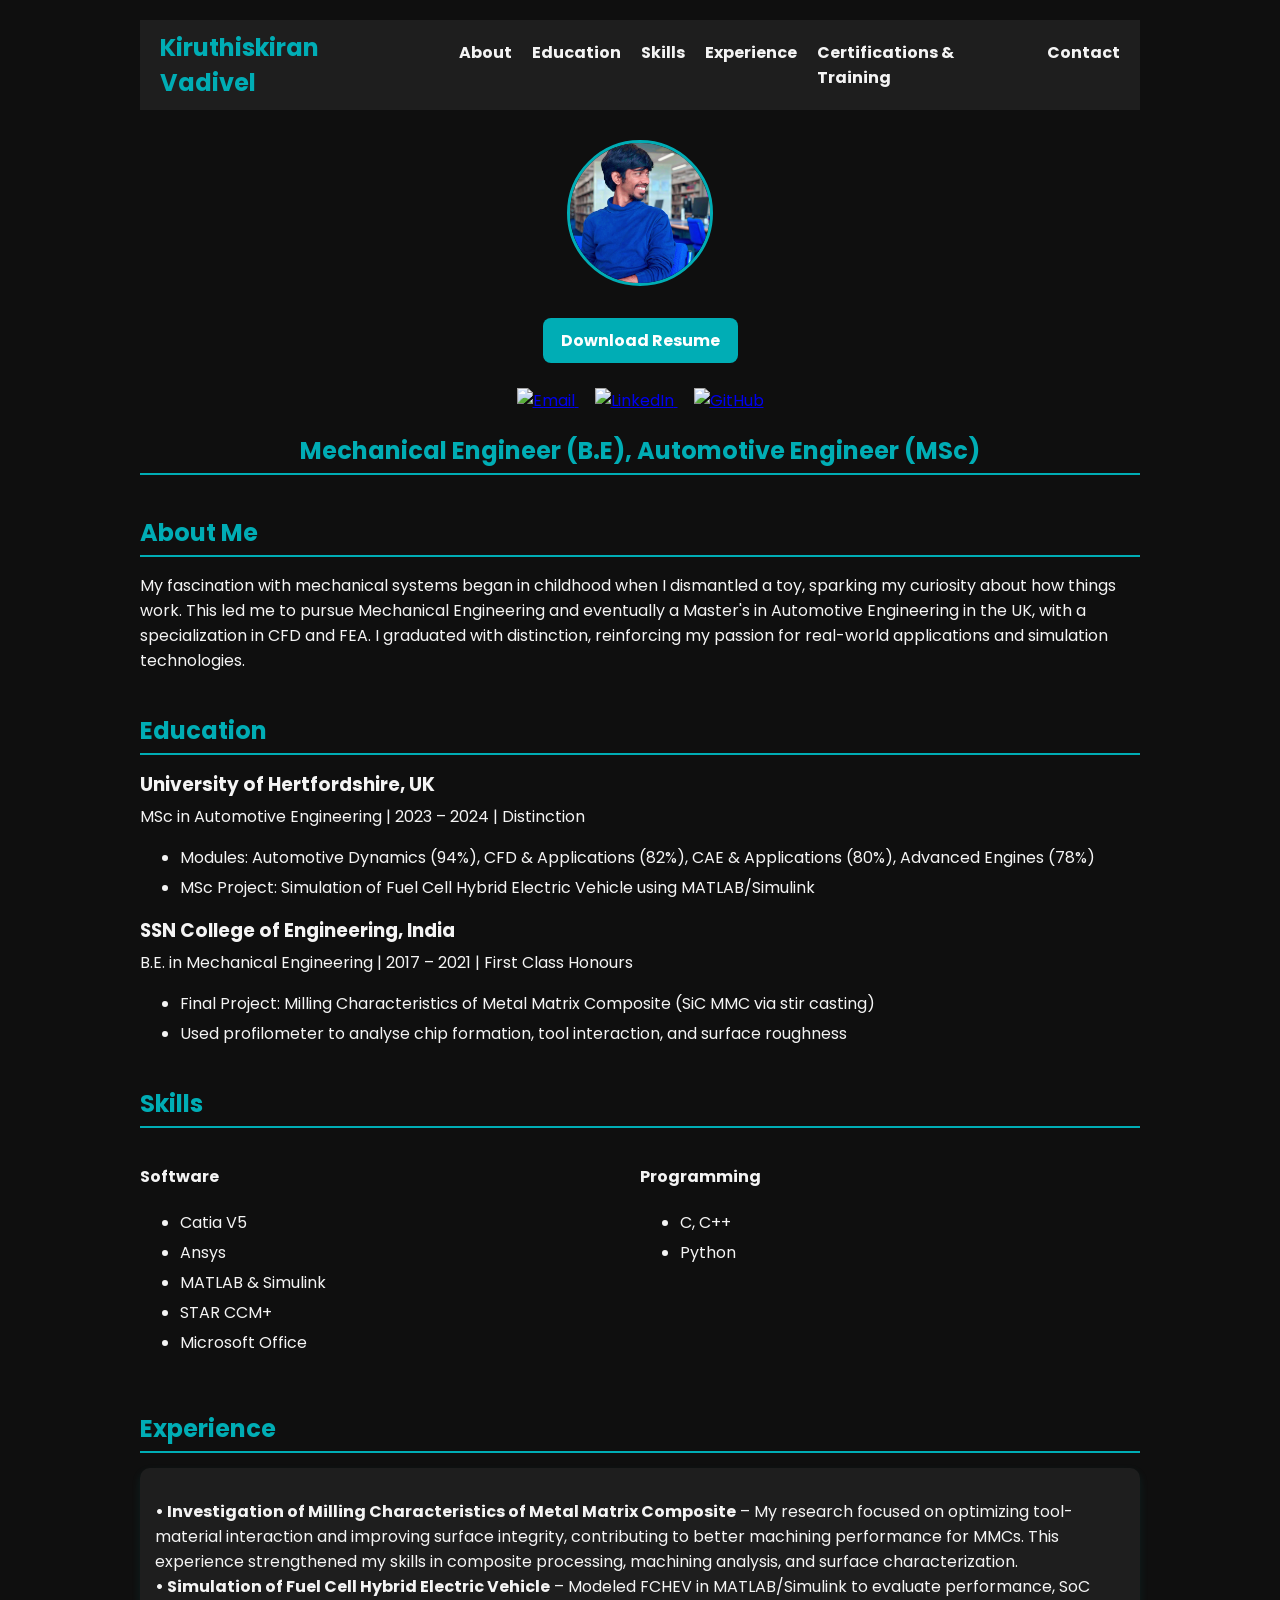
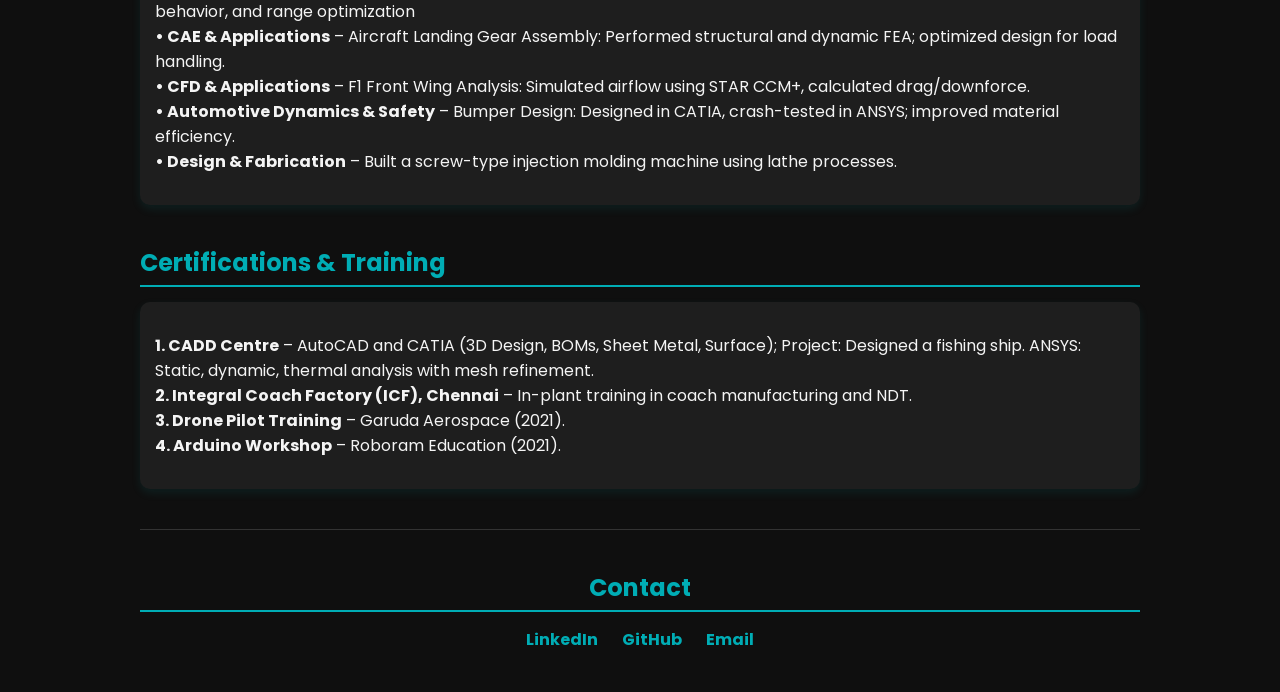
==== index.html @ 79ec10a2 "Add files via upload" ====
<!DOCTYPE html>
<html lang="en">
  <head>
    <meta charset="UTF-8" />
    <meta name="viewport" content="width=device-width, initial-scale=1.0" />
    <title>Kiruthiskiran Vadivel – Automotive Engineer</title>
    <link rel="stylesheet" href="newstyles.css" />
    <link
      href="https://fonts.googleapis.com/css2?family=Poppins:wght@300;600&display=swap"
      rel="stylesheet"
    />
  </head>
  <body>
    <div class="main-container">
      <nav>
        <h1>Kiruthiskiran Vadivel</h1>
        <ul>
          <li><a href="#about">About</a></li>
          <li><a href="#education">Education</a></li>
          <li><a href="#skills">Skills</a></li>
          <li><a href="#Experience">Experience</a></li>
          <li>
            <a href="#CertificationsTraining">Certifications & Training</a>
          </li>
          <li><a href="#contact">Contact</a></li>
        </ul>
      </nav>

      <header class="hero">
        <img
          src="VideoCapture_20240715-011800.jpg"
          alt="Profile Photo"
          class="profile-pic"
        />
        <div class="hero-buttons">
          <a href="resume.pdf" class="resume-btn" download>Download Resume</a>
          <div class="social-icons">
            <a href="mailto:kiruthiskiranuk@gmail.com" target="_blank">
              <img
                src="https://img.icons8.com/ios-glyphs/30/00adb5/new-post.png"
                alt="Email"
              />
            </a>
            <a
              href="https://www.linkedin.com/in/kiruthiskiran13/"
              target="_blank"
            >
              <img
                src="https://img.icons8.com/ios-filled/30/00adb5/linkedin.png"
                alt="LinkedIn"
              />
            </a>
            <a href="https://github.com/kiruthiskiran13" target="_blank">
              <img
                src="https://img.icons8.com/ios-glyphs/30/00adb5/github.png"
                alt="GitHub"
              />
            </a>
          </div>
        </div>
        <h2>Mechanical Engineer (B.E), Automotive Engineer (MSc)</h2>
      </header>

      <section id="about">
        <h2>About Me</h2>
        <p>
          My fascination with mechanical systems began in childhood when I
          dismantled a toy, sparking my curiosity about how things work. This
          led me to pursue Mechanical Engineering and eventually a Master's in
          Automotive Engineering in the UK, with a specialization in CFD and
          FEA. I graduated with distinction, reinforcing my passion for
          real-world applications and simulation technologies.
        </p>
      </section>

      <section id="education">
        <h2>Education</h2>
        <div class="edu-entry">
          <h3>University of Hertfordshire, UK</h3>
          <p>MSc in Automotive Engineering | 2023 – 2024 | Distinction</p>
          <ul>
            <li>
              Modules: Automotive Dynamics (94%), CFD & Applications (82%), CAE
              & Applications (80%), Advanced Engines (78%)
            </li>
            <li>
              MSc Project: Simulation of Fuel Cell Hybrid Electric Vehicle using
              MATLAB/Simulink
            </li>
          </ul>
        </div>
        <div class="edu-entry">
          <h3>SSN College of Engineering, India</h3>
          <p>
            B.E. in Mechanical Engineering | 2017 – 2021 | First Class Honours
          </p>
          <ul>
            <li>
              Final Project: Milling Characteristics of Metal Matrix Composite
              (SiC MMC via stir casting)
            </li>
            <li>
              Used profilometer to analyse chip formation, tool interaction, and
              surface roughness
            </li>
          </ul>
        </div>
      </section>

      <section id="skills">
        <h2>Skills</h2>
        <div class="skill-columns">
          <div>
            <h4>Software</h4>
            <ul>
              <li>Catia V5</li>
              <li>Ansys</li>
              <li>MATLAB & Simulink</li>
              <li>STAR CCM+</li>
              <li>Microsoft Office</li>
            </ul>
          </div>
          <div>
            <h4>Programming</h4>
            <ul>
              <li>C, C++</li>
              <li>Python</li>
            </ul>
          </div>
        </div>
      </section>
      <section id="Experience">
        <h2>Experience</h2>
        <div class="project">
          <p>
            <strong
              >• Investigation of Milling Characteristics of Metal Matrix
              Composite</strong
            >
            – My research focused on optimizing tool-material interaction and
            improving surface integrity, contributing to better machining
            performance for MMCs. This experience strengthened my skills in
            composite processing, machining analysis, and surface
            characterization.<br />
            <strong>• Simulation of Fuel Cell Hybrid Electric Vehicle</strong> –
            Modeled FCHEV in MATLAB/Simulink to evaluate performance, SoC
            behavior, and range optimization<br />
            <strong>• CAE & Applications</strong> – Aircraft Landing Gear
            Assembly: Performed structural and dynamic FEA; optimized design for
            load handling. <br />
            <strong>• CFD & Applications</strong> – F1 Front Wing Analysis:
            Simulated airflow using STAR CCM+, calculated drag/downforce. <br />
            <strong>• Automotive Dynamics & Safety</strong> – Bumper Design:
            Designed in CATIA, crash-tested in ANSYS; improved material
            efficiency.<br />
            <strong>• Design & Fabrication</strong> – Built a screw-type
            injection molding machine using lathe processes.<br />
          </p>
        </div>
      </section>
      <section id="CertificationsTraining">
        <h2>Certifications & Training</h2>
        <div class="project">
          <p>
            <b>1. CADD Centre</b> – AutoCAD and CATIA (3D Design, BOMs, Sheet
            Metal, Surface); Project: Designed a fishing ship. ANSYS: Static,
            dynamic, thermal analysis with mesh refinement.<br />
            <b>2. Integral Coach Factory (ICF), Chennai</b> – In-plant training
            in coach manufacturing and NDT.<br />

            <b>3. Drone Pilot Training</b> – Garuda Aerospace (2021).<br />
            <b>4. Arduino Workshop</b> – Roboram Education (2021).
          </p>
        </div>
      </section>

      <footer id="contact">
        <h2>Contact</h2>
        <div class="contact-links">
          <a href="https://www.linkedin.com/in/kiruthiskiran13/">LinkedIn</a>
          <a href="https://github.com/kiruthiskiran13">GitHub</a>
          <a href="mailto:kiruthiskiranuk@gmail.com">Email</a>
        </div>
      </footer>
    </div>
  </body>
</html>
---- newstyles.css ----
body {
  font-family: "Poppins", sans-serif;
  margin: 0;
  background-color: #0f0f0f;
  color: #f4f4f4;
}

.main-container {
  max-width: 1000px;
  margin: auto;
  padding: 20px;
}

nav {
  background-color: #1e1e1e;
  display: flex;
  justify-content: space-between;
  align-items: center;
  padding: 10px 20px;
  position: sticky;
  top: 0;
  z-index: 100;
}

nav h1 {
  margin: 0;
  font-size: 1.5em;
  color: #00adb5;
}

nav ul {
  list-style: none;
  display: flex;
  gap: 20px;
  margin: 0;
}

nav ul li a {
  color: #f4f4f4;
  text-decoration: none;
  font-weight: bold;
  transition: color 0.3s;
}

nav ul li a:hover {
  color: #00adb5;
}

.hero {
  text-align: center;
  margin-top: 30px;
}

.profile-pic {
  width: 140px;
  height: 140px;
  border-radius: 50%;
  object-fit: cover;
  margin-bottom: 10px;
  border: 3px solid #00adb5;
}

section {
  margin: 40px 0;
}

h2 {
  color: #00adb5;
  margin-bottom: 15px;
  border-bottom: 2px solid #00adb5;
  padding-bottom: 5px;
}

.edu-entry h3,
.edu-entry p,
ul li {
  margin: 5px 0;
}

.skill-columns {
  display: flex;
  justify-content: space-between;
  flex-wrap: wrap;
}

.skill-columns div {
  flex: 1;
  min-width: 250px;
  margin-right: 20px;
}

.project {
  background-color: #1e1e1e;
  padding: 15px;
  border-radius: 10px;
  margin-bottom: 15px;
  box-shadow: 0px 4px 10px rgba(0, 173, 181, 0.1);
}

footer {
  text-align: center;
  padding: 20px 0;
  border-top: 1px solid #333;
  margin-top: 40px;
}

.contact-links a {
  margin: 0 10px;
  color: #00adb5;
  text-decoration: none;
  font-weight: bold;
  transition: color 0.3s;
}

.contact-links a:hover {
  color: #f4f4f4;
}
.hero-buttons {
  margin-top: 15px;
}

.resume-btn {
  background-color: #00adb5;
  color: #fff;
  padding: 10px 18px;
  border-radius: 8px;
  text-decoration: none;
  font-weight: bold;
  margin-bottom: 15px;
  display: inline-block;
  transition: background-color 0.3s ease;
}

.resume-btn:hover {
  background-color: #019ba3;
}

.social-icons {
  margin-top: 10px;
}

.social-icons a {
  margin: 0 8px;
}

.social-icons img {
  width: 28px;
  height: 28px;
  transition: transform 0.2s ease-in-out;
}

.social-icons img:hover {
  transform: scale(1.15);
}
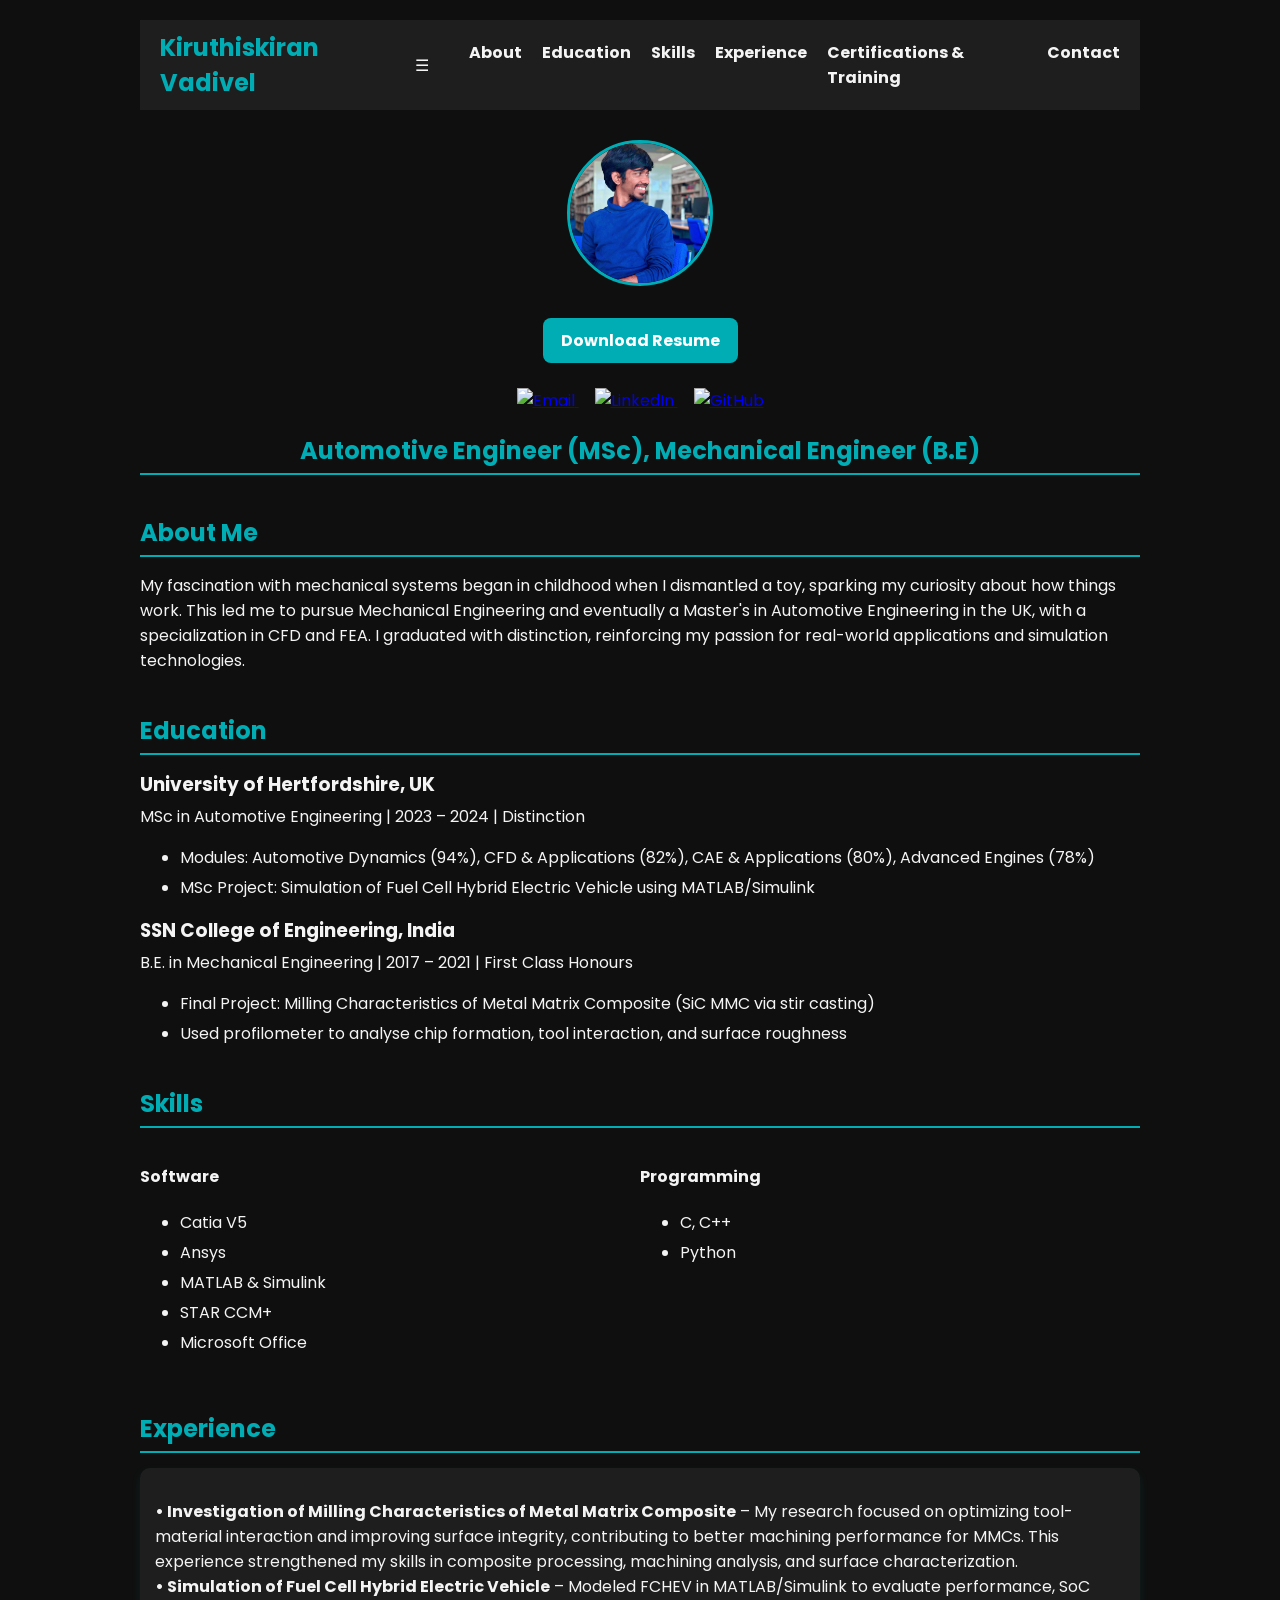
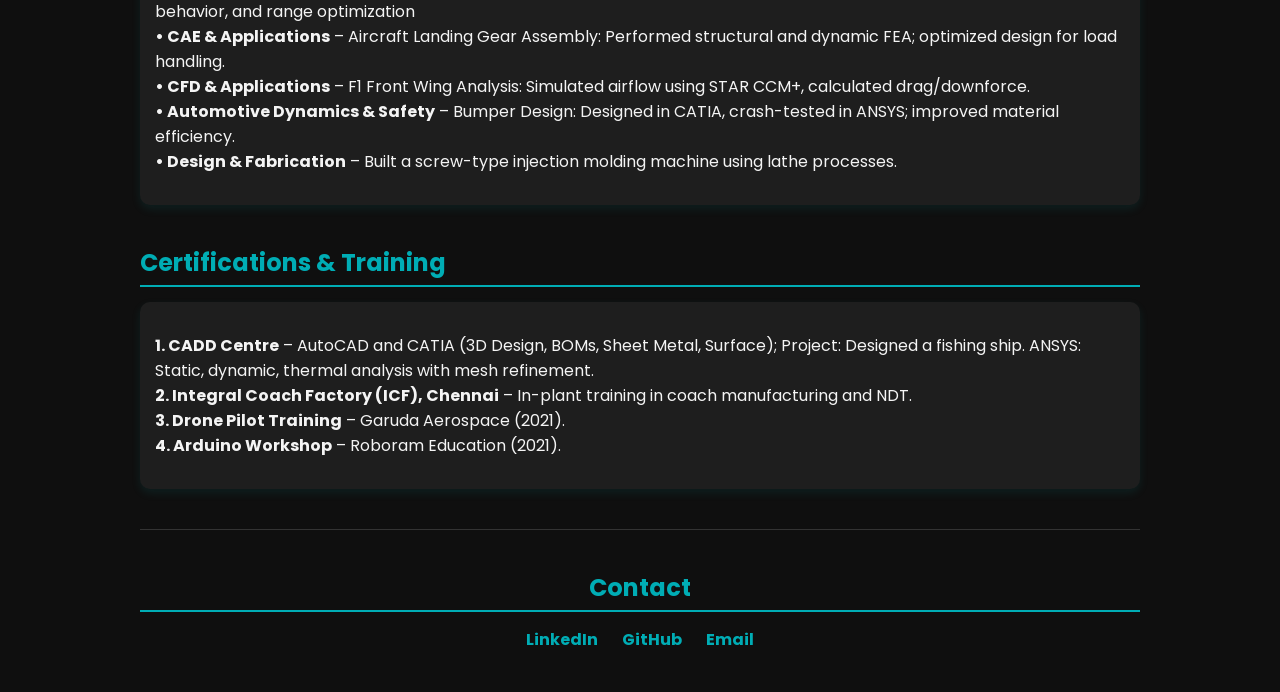
==== commit 1a302383: "Update index.html" ====
--- a/index.html
+++ b/index.html
@@ -14,7 +14,8 @@
     <div class="main-container">
       <nav>
         <h1>Kiruthiskiran Vadivel</h1>
-        <ul>
+        <div class="menu-toggle" id="menu-toggle">&#9776;</div>
+        <ul id="nav-links">
           <li><a href="#about">About</a></li>
           <li><a href="#education">Education</a></li>
           <li><a href="#skills">Skills</a></li>
@@ -58,7 +59,7 @@
             </a>
           </div>
         </div>
-        <h2>Mechanical Engineer (B.E), Automotive Engineer (MSc)</h2>
+        <h2>Automotive Engineer (MSc), Mechanical Engineer (B.E)</h2>
       </header>
 
       <section id="about">
@@ -183,5 +184,13 @@
         </div>
       </footer>
     </div>
+    <script>
+      const toggle = document.getElementById("menu-toggle");
+      const navLinks = document.getElementById("nav-links");
+
+      toggle.addEventListener("click", () => {
+        navLinks.classList.toggle("show");
+      });
+    </script>
   </body>
 </html>
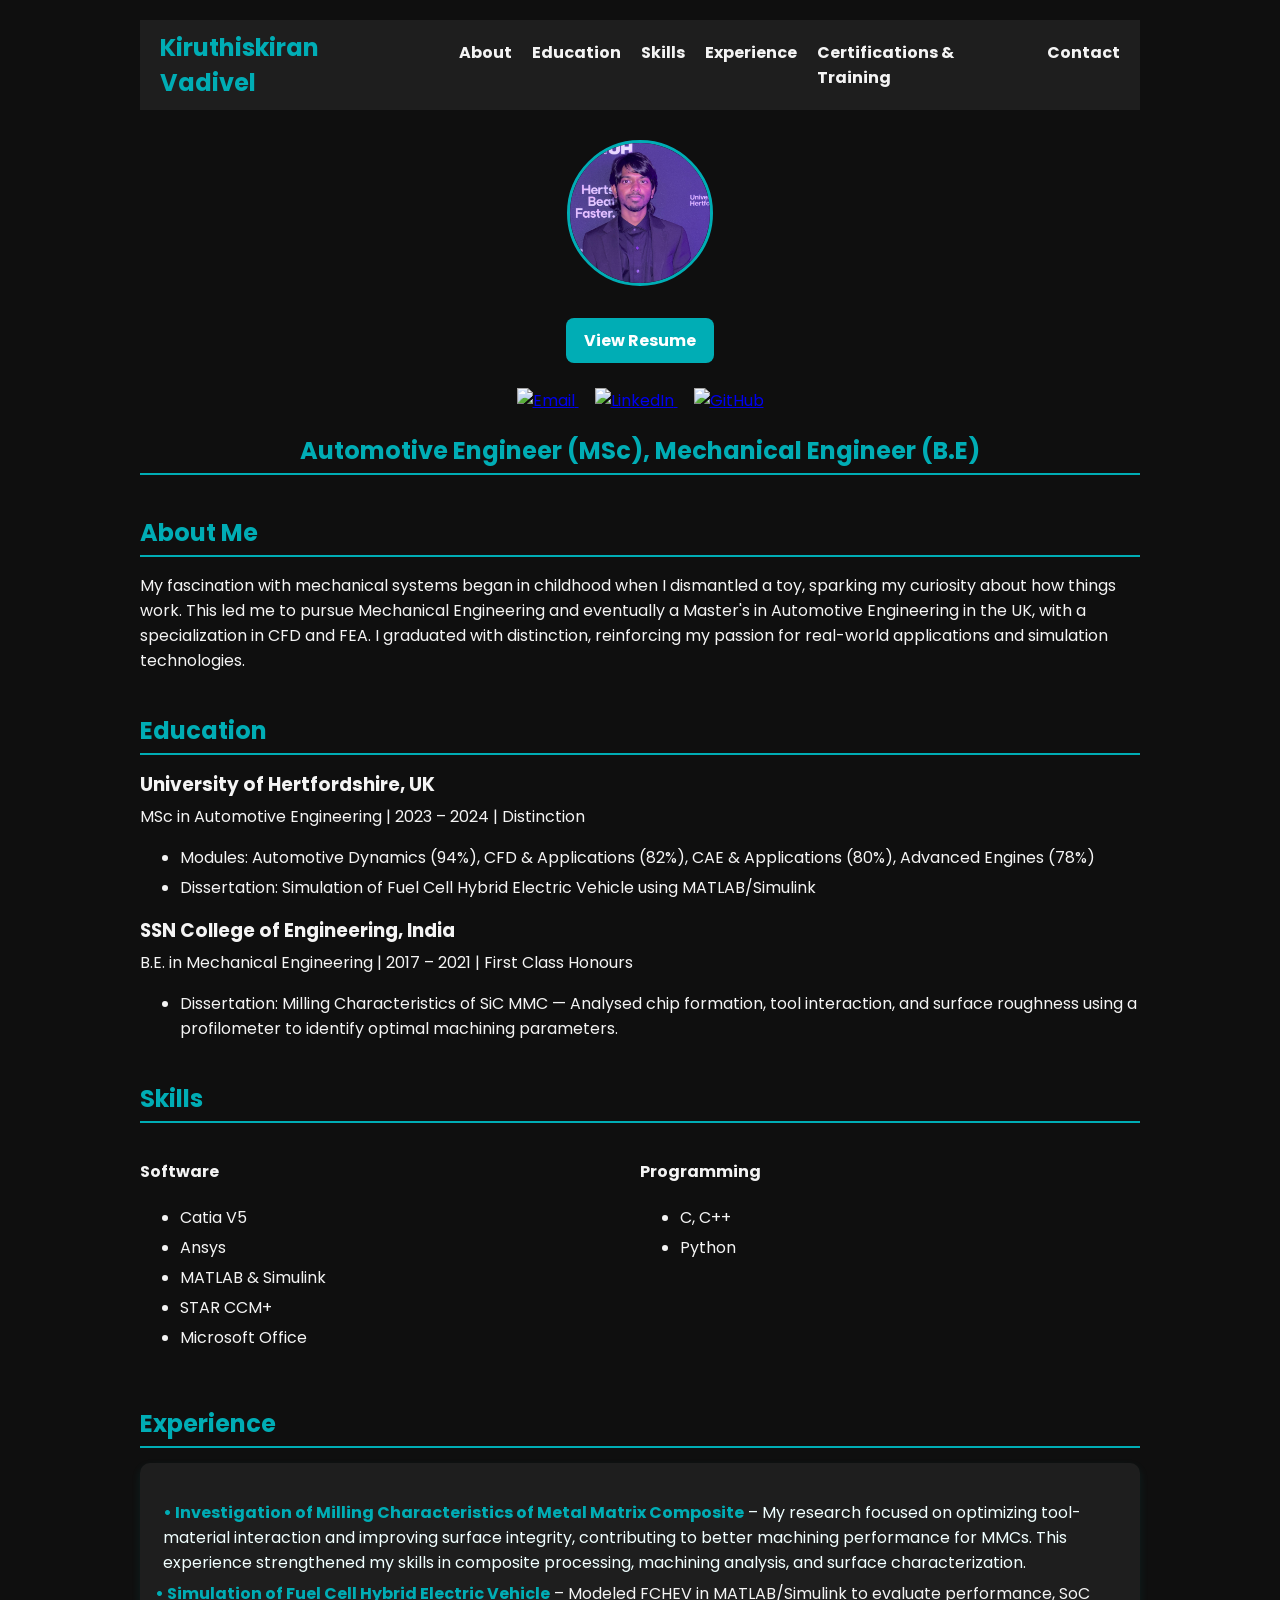
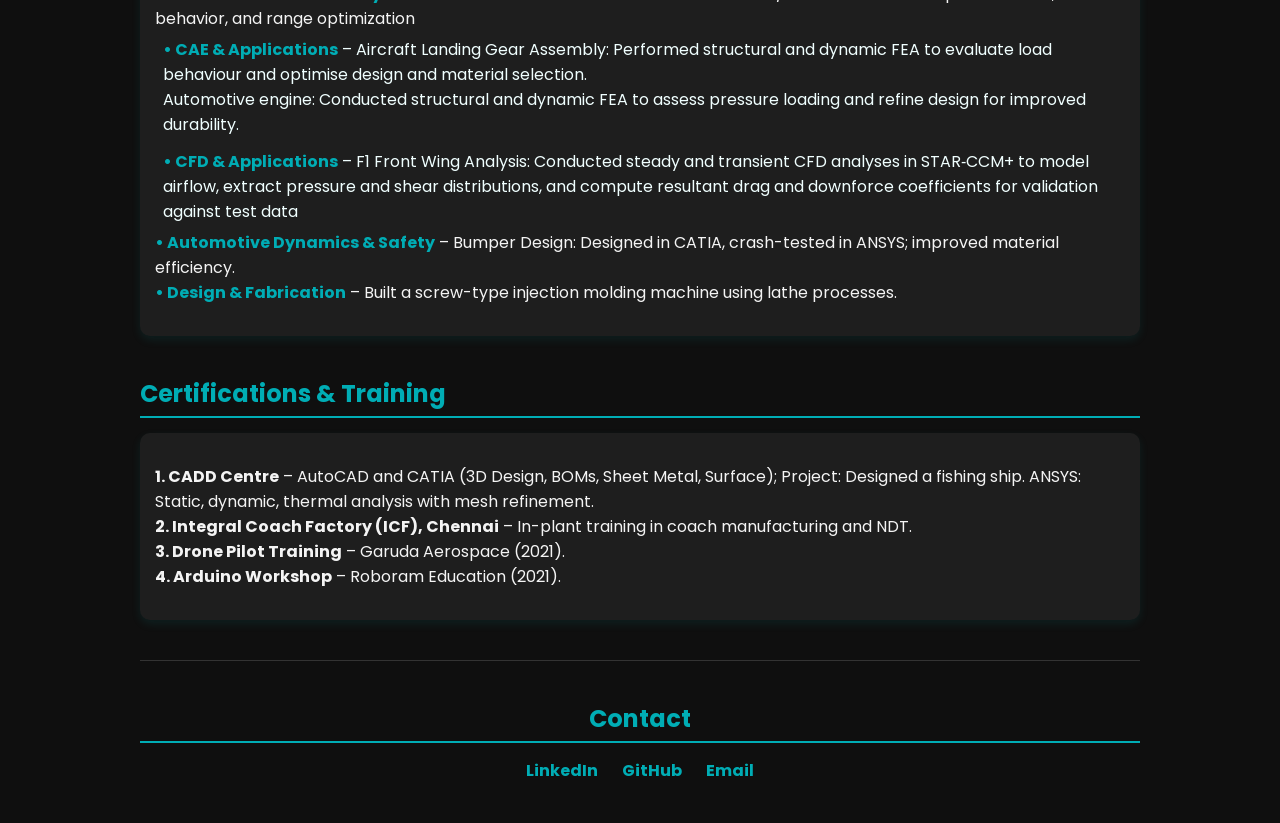
==== commit 17205bcf: "new changes" ====
--- a/index.html
+++ b/index.html
@@ -29,12 +29,12 @@
 
       <header class="hero">
         <img
-          src="VideoCapture_20240715-011800.jpg"
+          src="IMG_4046.JPG"
           alt="Profile Photo"
           class="profile-pic"
         />
         <div class="hero-buttons">
-          <a href="resume.pdf" class="resume-btn" download>Download Resume</a>
+          <a href="resume.html" target="_blank" class="resume-btn">View Resume</a>
           <div class="social-icons">
             <a href="mailto:kiruthiskiranuk@gmail.com" target="_blank">
               <img
@@ -85,7 +85,7 @@
               & Applications (80%), Advanced Engines (78%)
             </li>
             <li>
-              MSc Project: Simulation of Fuel Cell Hybrid Electric Vehicle using
+              Dissertation: Simulation of Fuel Cell Hybrid Electric Vehicle using
               MATLAB/Simulink
             </li>
           </ul>
@@ -97,12 +97,8 @@
           </p>
           <ul>
             <li>
-              Final Project: Milling Characteristics of Metal Matrix Composite
-              (SiC MMC via stir casting)
-            </li>
-            <li>
-              Used profilometer to analyse chip formation, tool interaction, and
-              surface roughness
+              Dissertation: Milling Characteristics of SiC MMC — Analysed chip formation, tool interaction, and surface roughness using a profilometer to identify optimal machining parameters.
+
             </li>
           </ul>
         </div>
@@ -134,27 +130,26 @@
         <h2>Experience</h2>
         <div class="project">
           <p>
-            <strong
-              >• Investigation of Milling Characteristics of Metal Matrix
-              Composite</strong
-            >
+           <a href="MT-15.pptx" class="design"> <strong
+              ><span class="highlight">• Investigation of Milling Characteristics of Metal Matrix
+              Composite</span></strong>
             – My research focused on optimizing tool-material interaction and
             improving surface integrity, contributing to better machining
             performance for MMCs. This experience strengthened my skills in
             composite processing, machining analysis, and surface
-            characterization.<br />
-            <strong>• Simulation of Fuel Cell Hybrid Electric Vehicle</strong> –
+            characterization.<br /></a>
+            <strong><span class="highlight">• Simulation of Fuel Cell Hybrid Electric Vehicle</span></strong> –
             Modeled FCHEV in MATLAB/Simulink to evaluate performance, SoC
             behavior, and range optimization<br />
-            <strong>• CAE & Applications</strong> – Aircraft Landing Gear
-            Assembly: Performed structural and dynamic FEA; optimized design for
-            load handling. <br />
-            <strong>• CFD & Applications</strong> – F1 Front Wing Analysis:
-            Simulated airflow using STAR CCM+, calculated drag/downforce. <br />
-            <strong>• Automotive Dynamics & Safety</strong> – Bumper Design:
+            <a class="design" href="CAE.html" target="_blank"><strong><span class="highlight">• CAE & Applications</span></strong> – Aircraft Landing Gear
+            Assembly: Performed structural and dynamic FEA to evaluate load behaviour and optimise design and material selection.<br />
+          Automotive engine: Conducted structural and dynamic FEA to assess pressure loading and refine design for improved durability.<br/></a>
+            <a class="design" href="CFD.html" target="_blank"><strong><span class="highlight">• CFD & Applications</span></strong> – F1 Front Wing Analysis:
+            Conducted steady and transient CFD analyses in STAR‑CCM+ to model airflow, extract pressure and shear distributions, and compute resultant drag and downforce coefficients for validation against test data<br /></a>
+            <strong><span class="highlight">• Automotive Dynamics & Safety</span></strong> – Bumper Design:
             Designed in CATIA, crash-tested in ANSYS; improved material
             efficiency.<br />
-            <strong>• Design & Fabrication</strong> – Built a screw-type
+            <strong><span class="highlight">• Design & Fabrication</span></strong> – Built a screw-type
             injection molding machine using lathe processes.<br />
           </p>
         </div>
--- a/newstyles.css
+++ b/newstyles.css
@@ -4,7 +4,6 @@
   background-color: #0f0f0f;
   color: #f4f4f4;
 }
-
 .main-container {
   max-width: 1000px;
   margin: auto;
@@ -152,3 +151,56 @@
 .social-icons img:hover {
   transform: scale(1.15);
 }
+.menu-toggle {
+  display: none;
+  font-size: 28px;
+  cursor: pointer;
+  color: #00adb5;
+}
+.design{
+  text-decoration: none;
+  color:azure;
+  display: inline-block;
+  padding: 6px 8px;
+  border-radius: 6px;
+  transition: 
+    box-shadow 0.25s ease,
+    background-color 0.25s ease,
+    transform 0.25s ease;
+}
+.design:hover{
+  background-color: darkslateblue;
+  box-shadow: 0 6px 18px rgba(0,0,0,0.25);
+  transform: translateY(-2px);
+}
+
+
+.highlight{
+  color: #00adb5;
+}
+/* Mobile view */
+@media (max-width: 768px) {
+  .menu-toggle {
+    display: block;
+  }
+
+  nav {
+    flex-direction: column;
+    align-items: flex-start;
+  }
+
+  #nav-links {
+    display: none;
+    flex-direction: column;
+    width: 100%;
+    margin-top: 10px;
+  }
+
+  #nav-links.show {
+    display: flex;
+  }
+
+  nav ul li {
+    margin: 10px 0;
+  }
+}
